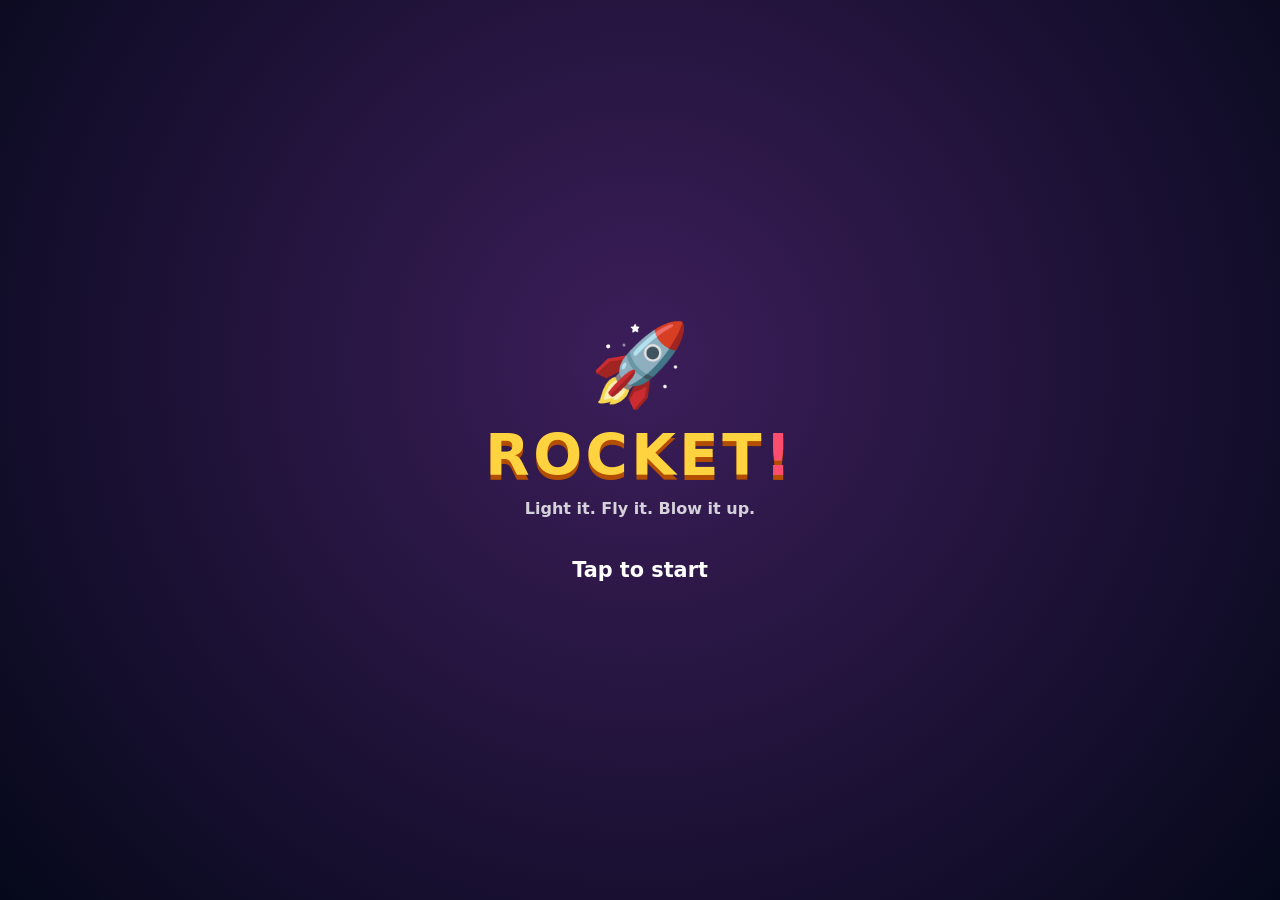
==== vuurpijl/www/index.html @ f9a90a4e "Add a splash screen, menu music, launch effects, a countdown and a cheat mode - Splash screen on sta" ====
<!doctype html>
<html lang="en">
<head>
  <meta charset="utf-8">
  <meta name="viewport" content="width=device-width, initial-scale=1, maximum-scale=1, user-scalable=no, viewport-fit=cover">
  <meta name="theme-color" content="#0b1230">
  <title>Rocket!</title>
  <link rel="stylesheet" href="style.css">
</head>
<body>
  <canvas id="game"></canvas>

  <!-- in-flight HUD -->
  <div id="hud" class="hidden">
    <div class="hud-row">
      <div class="pill" id="hud-height">0 m</div>
      <div class="pill" id="hud-coins">🪙 0</div>
    </div>
    <div class="fuelbar"><div id="hud-fuel"></div></div>
    <div class="hud-row small">
      <div id="hud-wx"></div>
      <div id="hud-power"></div>
    </div>
    <div id="hud-combo"></div>
    <div id="hud-zone"></div>
    <div id="hud-quote"></div>
    <button id="btn-boom" class="hidden">💥</button>
    <button id="btn-turbo" class="hidden">⚡ TURBO <span id="turbo-n"></span></button>
  </div>

  <!-- lighting the fuse -->
  <div id="ignite" class="hidden">
    <div class="ignite-hint" id="ignite-hint">Light the fuse!</div>
    <button id="btn-light" class="big" data-i18n="lightBtn">🔥 LIGHT FUSE</button>
  </div>

  <!-- workshop / upgrade shop -->
  <div id="shop" class="panel hidden">
    <header class="shop-top">
      <div class="title"><span data-i18n="title">ROCKET</span><span>!</span></div>
      <div class="top-right">
        <button id="btn-collection" class="ghost lang" aria-label="Collection">🏆</button>
        <button id="btn-tilt" class="ghost lang" aria-label="Tilt">📱</button>
        <div class="wallet"><span id="shop-coins">0</span> 🪙</div>
      </div>
    </header>
    <div class="record"><span data-i18n="record">Record</span>: <b id="shop-record">0 m</b> · <span data-i18n="flights">Flights</span>: <b id="shop-flights">0</b></div>
    <div class="progress"><div id="moon-progress"></div><span class="moon-ico" id="goal-ico">🌕</span></div>
    <div class="universe" id="shop-universe"></div>

    <h3 class="sec" data-i18n="missionsHead">Daily missions</h3>
    <section id="missions"></section>

    <!-- TEMPORARY cheat mode: tap the title 5 times. Remove before a store release. -->
    <section id="cheats" class="cheats hidden">
      <div class="p-title">🛠️ Cheat mode</div>
      <div class="cheat-grid">
        <button class="buy" data-cheat="coins">💰 +1,000,000</button>
        <button class="buy" data-cheat="max">⏫ Max everything</button>
        <button class="buy" data-cheat="god">😇 God mode</button>
        <button class="buy" data-cheat="fuel">⛽ Infinite fuel</button>
        <button class="buy" data-cheat="missions">📅 Finish missions</button>
        <button class="buy" data-cheat="end">🕳️ Unlock new universe</button>
        <button class="buy" data-cheat="hide">✕ Hide cheats</button>
      </div>
    </section>

    <section id="prestige" class="prestige hidden">
      <div class="p-title" data-i18n="prestigeHead">🌌 New universe</div>
      <div class="p-desc" data-i18n="prestigeDesc"></div>
      <button id="btn-prestige" class="buy"></button>
    </section>

    <section class="evo">
      <canvas id="evo-preview" width="120" height="160"></canvas>
      <div class="evo-info">
        <div class="evo-label" data-i18n="yourRocket">Your rocket</div>
        <div class="evo-name" id="evo-name"></div>
        <div class="evo-mult" id="evo-mult"></div>
        <button id="btn-evolve" class="buy"></button>
        <div class="evo-need" id="evo-need"></div>
      </div>
    </section>

    <h3 class="sec" data-i18n="siteHead">Launch site</h3>
    <section class="chips" id="sites"></section>
    <h3 class="sec" data-i18n="typeHead">What do you launch?</h3>
    <div class="sub" data-i18n="catFire">Fireworks</div>
    <section class="chips" id="types-fire"></section>
    <div class="sub" data-i18n="catFun">Crazy stuff</div>
    <section class="chips" id="types-fun"></section>
    <div class="sub" data-i18n="catMachine">Machines</div>
    <section class="chips" id="types-machine"></section>
    <h3 class="sec" data-i18n="upgHead">Upgrades</h3>
    <section class="upgrades" id="upgrades"></section>

    <footer class="shop-bottom">
      <button id="btn-sound" class="ghost" aria-label="Sound">🔊</button>
      <button id="btn-launch" class="big" data-i18n="launchBtn">🚀 LAUNCH</button>
      <button id="btn-reset" class="ghost" aria-label="Start over">↺</button>
    </footer>
  </div>

  <!-- flight result -->
  <div id="result" class="panel card hidden">
    <div class="result-title" id="res-title">BANG!</div>
    <div class="res-line"><span data-i18n="resHeight">Height</span><b id="res-height"></b></div>
    <div class="res-line"><span data-i18n="resCoins">Coins collected</span><b id="res-coins"></b></div>
    <div class="res-line"><span data-i18n="resBonus">Bang bonus</span><b id="res-bonus"></b></div>
    <div class="res-line" id="res-zone-line"><span data-i18n="resZone">New zone</span><b id="res-zone"></b></div>
    <div class="res-line" id="res-combo-line"><span data-i18n="resCombo">Best combo</span><b id="res-combo"></b></div>
    <div class="res-line" id="res-ach-line"><span data-i18n="resAch">Achievements</span><b id="res-ach"></b></div>
    <div class="res-total"><span data-i18n="resTotal">Total</span><b id="res-total"></b></div>
    <div class="res-badges" id="res-badges"></div>
    <div class="res-record hidden" id="res-record" data-i18n="newRecord">🏆 NEW RECORD!</div>
    <div class="res-buttons">
      <button id="btn-share" class="ghost wide" data-i18n="share">📤 SHARE</button>
      <button id="btn-continue" class="big" data-i18n="toShed">🛠️ TO THE SHED</button>
    </div>
  </div>

  <!-- collection: skins, achievements, star map -->
  <div id="collection" class="panel hidden">
    <header class="shop-top">
      <div class="title small" data-i18n="collection">Collection</div>
      <button id="btn-close-collection" class="ghost lang" aria-label="Close">✕</button>
    </header>
    <div class="record" id="col-stats"></div>
    <h3 class="sec" data-i18n="skinsHead">Skins</h3>
    <section class="chips" id="skins"></section>
    <h3 class="sec" data-i18n="mapHead">Star map</h3>
    <section class="starmap" id="starmap"></section>
    <h3 class="sec" data-i18n="achHead">Achievements</h3>
    <section class="badges" id="badges"></section>
  </div>

  <div id="countdown" class="hidden"></div>

  <!-- splash screen; a tap also starts the audio (browsers need a gesture) -->
  <div id="splash">
    <div class="splash-rocket">🚀</div>
    <div class="splash-title">ROCKET<span>!</span></div>
    <div class="splash-sub">Light it. Fly it. Blow it up.</div>
    <div class="splash-tap">Tap to start</div>
  </div>

  <div id="toast"></div>

  <script src="logic.js"></script>
  <script src="meta.js"></script>
  <script src="i18n.js"></script>
  <script src="game.js"></script>
</body>
</html>
---- vuurpijl/www/style.css ----
* { box-sizing: border-box; -webkit-tap-highlight-color: transparent; }
html, body {
  margin: 0; height: 100%; overflow: hidden;
  background: #0b1230; color: #fff;
  font-family: system-ui, -apple-system, "Segoe UI", Roboto, sans-serif;
  user-select: none; -webkit-user-select: none; touch-action: none;
}
canvas#game { position: fixed; inset: 0; width: 100%; height: 100%; display: block; }
.hidden { display: none !important; }

button {
  font: inherit; color: inherit; border: 0; cursor: pointer;
  border-radius: 14px; touch-action: manipulation;
}
button.big {
  font-size: 1.3rem; white-space: nowrap; font-weight: 900; letter-spacing: .04em;
  padding: 16px 28px; color: #2b1300;
  background: linear-gradient(#ffd23f, #ff8c1a);
  box-shadow: 0 6px 0 #b34d00, 0 10px 24px rgba(0,0,0,.45);
}
button.big:active { transform: translateY(4px); box-shadow: 0 2px 0 #b34d00, 0 4px 10px rgba(0,0,0,.4); }
button.ghost { background: rgba(255,255,255,.12); width: 52px; height: 52px; font-size: 1.4rem; }
button.ghost.lang { font-size: .95rem; font-weight: 900; width: 44px; height: 40px; }

/* HUD */
#hud { position: fixed; inset: 0; pointer-events: none; padding: max(12px, env(safe-area-inset-top)) 14px 0; }
.hud-row { display: flex; justify-content: space-between; gap: 8px; }
.pill {
  background: rgba(0,0,0,.45); border-radius: 999px; padding: 6px 14px;
  font-weight: 800; font-size: 1.2rem; font-variant-numeric: tabular-nums;
}
.fuelbar { margin-top: 10px; height: 10px; border-radius: 6px; background: rgba(0,0,0,.45); overflow: hidden; }
#hud-fuel { height: 100%; width: 100%; background: linear-gradient(90deg, #ff4d00, #ffd23f); }
#hud-zone {
  margin-top: 18px; text-align: center; font-weight: 900; font-size: 1.5rem;
  text-shadow: 0 2px 8px #000; opacity: 0; transition: opacity .4s;
}
#hud-zone.show { opacity: 1; }
#btn-turbo {
  pointer-events: auto; position: fixed; right: 16px; bottom: max(24px, env(safe-area-inset-bottom));
  font-size: 1.2rem; font-weight: 900; padding: 18px 20px; color: #102;
  background: linear-gradient(#a0f0ff, #3a86ff); box-shadow: 0 5px 0 #1d3f99, 0 0 24px #3a86ff;
  animation: pulse 0.8s infinite alternate;
}
@keyframes pulse { to { transform: scale(1.08); } }

/* ignite */
#ignite {
  position: fixed; left: 0; right: 0; bottom: max(40px, env(safe-area-inset-bottom));
  display: flex; flex-direction: column; align-items: center; gap: 14px; pointer-events: none;
}
#ignite button { pointer-events: auto; }
.ignite-hint { white-space: pre-line; font-weight: 900; font-size: 1.4rem; text-shadow: 0 2px 8px #000; text-align: center; padding: 0 16px; }

/* panels */
.panel {
  position: fixed; inset: 0; overflow-y: auto; touch-action: pan-y;
  background: linear-gradient(rgba(11,18,48,.92), rgba(30,16,50,.96));
  padding: max(14px, env(safe-area-inset-top)) 16px 120px;
}
.shop-top { display: flex; justify-content: space-between; align-items: center; }
.title { font-size: 2rem; font-weight: 900; letter-spacing: .06em; color: #ffd23f; text-shadow: 0 3px 0 #b34d00; }
.title span:last-child { color: #ff4d6d; }
.top-right { display: flex; align-items: center; gap: 8px; }
.wallet { font-size: 1.4rem; font-weight: 900; background: rgba(0,0,0,.35); border-radius: 999px; padding: 6px 14px; }
.record { margin: 8px 0; opacity: .85; }
.progress { position: relative; height: 14px; border-radius: 8px; background: rgba(255,255,255,.12); margin: 6px 26px 14px 0; }
#moon-progress { height: 100%; border-radius: 8px; background: linear-gradient(90deg, #ff4d6d, #ffd23f); width: 0; }
.moon-ico { position: absolute; right: -26px; top: -6px; font-size: 1.3rem; }

.evo {
  display: flex; gap: 12px; align-items: center;
  background: rgba(255,255,255,.07); border-radius: 18px; padding: 10px 12px; margin-bottom: 12px;
}
.evo canvas { width: 90px; height: 120px; flex: none; }
.evo-info { flex: 1; min-width: 0; }
.evo-label { font-size: .8rem; opacity: .7; text-transform: uppercase; letter-spacing: .1em; }
.evo-name { font-size: 1.4rem; font-weight: 900; }
.evo-mult { opacity: .8; margin-bottom: 6px; }
.evo-need { font-size: .85rem; opacity: .75; margin-top: 4px; }

.upgrades { display: grid; grid-template-columns: 1fr 1fr; gap: 10px; }
.upg {
  background: rgba(255,255,255,.08); border-radius: 16px; padding: 10px;
  display: flex; flex-direction: column; gap: 4px; min-width: 0;
}
.upg .top { display: flex; align-items: center; gap: 6px; font-weight: 800; }
.upg .ico { font-size: 1.5rem; }
.upg .desc { font-size: .78rem; opacity: .75; min-height: 2.1em; }
.upg .lvl { display: flex; gap: 2px; }
.upg .lvl i { flex: 1; height: 6px; border-radius: 3px; background: rgba(255,255,255,.15); }
.upg .lvl i.on { background: #ffd23f; }
button.buy {
  font-weight: 900; padding: 9px 8px; color: #072;
  background: linear-gradient(#b7ff8a, #4cc93f); box-shadow: 0 4px 0 #2a7a20;
}
button.buy:active { transform: translateY(3px); box-shadow: 0 1px 0 #2a7a20; }
button.buy:disabled { background: rgba(255,255,255,.15); color: rgba(255,255,255,.55); box-shadow: none; }
button.buy.max { background: rgba(255,210,63,.25); color: #ffd23f; }
.upg.can { outline: 2px solid rgba(183,255,138,.6); }

.shop-bottom {
  position: fixed; left: 0; right: 0; bottom: 0; display: flex; justify-content: center; align-items: center; gap: 14px;
  padding: 14px 16px max(16px, env(safe-area-inset-bottom));
  background: linear-gradient(transparent, rgba(11,18,48,.95) 35%);
}

/* result */
.card { display: flex; flex-direction: column; justify-content: center; gap: 10px; padding-bottom: 30px; background: rgba(5,8,25,.78); }
.result-title { text-align: center; font-size: 2.6rem; font-weight: 900; color: #ffd23f; text-shadow: 0 4px 0 #b34d00; margin-bottom: 8px; }
.res-line, .res-total { display: flex; justify-content: space-between; font-size: 1.15rem; max-width: 380px; width: 100%; margin: 0 auto; }
.res-total { font-size: 1.5rem; font-weight: 900; border-top: 2px solid rgba(255,255,255,.2); padding-top: 10px; color: #ffd23f; }
.res-record { text-align: center; font-weight: 900; font-size: 1.3rem; color: #ff4d6d; animation: pulse .5s infinite alternate; }
#result .big { align-self: center; margin-top: 14px; }

#toast {
  position: fixed; left: 50%; top: 30%; transform: translate(-50%, -50%) scale(.6); opacity: 0;
  font-size: 2rem; font-weight: 900; text-align: center; pointer-events: none; white-space: nowrap;
  text-shadow: 0 3px 0 #000, 0 0 18px rgba(255,200,0,.8); transition: opacity .2s, transform .2s;
}
#toast.show { opacity: 1; transform: translate(-50%, -50%) scale(1); }

/* sites and rocket types */
.sec { margin: 14px 0 6px; font-size: .8rem; letter-spacing: .12em; text-transform: uppercase; opacity: .7; }
.chips { display: flex; gap: 8px; overflow-x: auto; padding-bottom: 4px; scrollbar-width: none; touch-action: pan-x pan-y; }
.chips::-webkit-scrollbar { display: none; }
button.chip {
  flex: none; width: 108px; padding: 8px 6px; text-align: center;
  background: rgba(255,255,255,.08); border: 2px solid transparent;
  display: flex; flex-direction: column; align-items: center; gap: 2px;
}
button.chip .ci { font-size: 1.7rem; line-height: 1.2; }
button.chip .cn { font-weight: 800; font-size: .88rem; line-height: 1.15; }
button.chip .cs { font-size: .72rem; opacity: .75; line-height: 1.2; }
button.chip.sel { border-color: #ffd23f; background: rgba(255,210,63,.16); }
button.chip.locked { opacity: .45; }
button.chip.buyable { border-color: rgba(183,255,138,.7); }
button.ghost.on { background: rgba(255,210,63,.35); }

#hud-zone.hint { font-size: 1.1rem; }
#btn-turbo { left: 0; right: 0; margin: 0 auto; width: fit-content; }
.sub { margin: 8px 0 4px; font-size: .78rem; font-weight: 800; color: #ffd23f; }

/* HUD extras */
.hud-row.small { margin-top: 6px; font-weight: 800; font-size: 1rem; text-shadow: 0 2px 6px #000; }
#hud-combo {
  margin-top: 8px; text-align: center; font-weight: 900; font-size: 1.3rem; color: #ffd23f;
  text-shadow: 0 2px 0 #b34d00, 0 0 12px rgba(255,140,0,.7); min-height: 1.6em;
}

/* missions */
.mission { display: flex; align-items: center; gap: 10px; background: rgba(255,255,255,.07); border-radius: 14px; padding: 8px 10px; margin-bottom: 6px; }
.mission .mt { flex: 1; min-width: 0; font-size: .9rem; }
.mission .bar { height: 6px; border-radius: 3px; background: rgba(255,255,255,.15); margin-top: 5px; overflow: hidden; }
.mission .bar i { display: block; height: 100%; background: #b7ff8a; }
.mission button.buy { flex: none; padding: 7px 10px; font-size: .85rem; }
.mission.claimed { opacity: .55; }
.universe { font-size: .85rem; color: #c77dff; font-weight: 800; margin: -6px 0 6px; }

/* prestige */
.prestige { margin: 12px 0; padding: 12px; border-radius: 16px; background: linear-gradient(135deg, rgba(119,0,255,.35), rgba(0,180,255,.25)); border: 2px solid rgba(199,125,255,.6); }
.p-title { font-weight: 900; font-size: 1.15rem; }
.p-desc { font-size: .82rem; opacity: .85; margin: 4px 0 8px; }

/* result extras */
.res-badges { text-align: center; font-weight: 800; color: #80ffdb; min-height: 1.2em; max-width: 380px; margin: 0 auto; }
.res-buttons { display: flex; gap: 10px; justify-content: center; align-items: center; margin-top: 14px; }
.res-buttons .big { margin-top: 0 !important; }
button.ghost.wide { width: auto; padding: 0 14px; font-size: 1rem; font-weight: 900; }

/* collection */
.title.small { font-size: 1.5rem; }
.badges { display: grid; grid-template-columns: repeat(auto-fill, minmax(100px, 1fr)); gap: 8px; }
.badge { background: rgba(255,255,255,.07); border-radius: 14px; padding: 8px; text-align: center; }
.badge .bi { font-size: 1.8rem; }
.badge .bn { font-weight: 800; font-size: .8rem; }
.badge .bd { font-size: .7rem; opacity: .7; }
.badge.locked { opacity: .35; filter: grayscale(1); }
.starmap { display: flex; gap: 8px; overflow-x: auto; padding-bottom: 4px; }
.planet { flex: none; width: 72px; text-align: center; background: rgba(255,255,255,.07); border-radius: 14px; padding: 6px 4px; }
.planet .pi { font-size: 1.8rem; }
.planet .pc { font-size: .75rem; opacity: .8; }
.planet.locked .pi { filter: brightness(0); opacity: .5; }

/* countdown, moon quote, cheat-mode explode button */
#countdown {
  position: fixed; left: 0; right: 0; top: 28%; text-align: center; pointer-events: none;
  font-size: 7rem; font-weight: 900; color: #fff; text-shadow: 0 6px 0 #b34d00, 0 0 40px rgba(255,140,0,.8);
  animation: pop .9s ease-out infinite;
}
@keyframes pop { from { transform: scale(1.4); opacity: 1; } to { transform: scale(.8); opacity: .6; } }
#hud-quote {
  margin: 12px auto 0; max-width: 340px; text-align: center; font-style: italic; font-weight: 700;
  font-size: 1.05rem; text-shadow: 0 2px 8px #000; opacity: 0; transition: opacity .6s;
}
#hud-quote.show { opacity: 1; }
#btn-boom {
  pointer-events: auto; position: fixed; left: 16px; bottom: max(110px, env(safe-area-inset-bottom));
  width: 56px; height: 56px; border-radius: 50%; font-size: 1.6rem; background: rgba(255,77,109,.85);
}

/* splash */
#splash {
  position: fixed; inset: 0; z-index: 20; display: flex; flex-direction: column; align-items: center; justify-content: center; gap: 10px;
  background: radial-gradient(circle at 50% 40%, #3c1e5a, #05081a);
  transition: opacity .5s;
}
#splash.gone { opacity: 0; pointer-events: none; }
.splash-rocket { font-size: 5rem; animation: lift 1.6s ease-in-out infinite alternate; }
@keyframes lift { from { transform: translateY(14px) rotate(-8deg); } to { transform: translateY(-14px) rotate(8deg); } }
.splash-title { font-size: 3.6rem; font-weight: 900; letter-spacing: .06em; color: #ffd23f; text-shadow: 0 5px 0 #b34d00; }
.splash-title span { color: #ff4d6d; }
.splash-sub { opacity: .8; font-weight: 700; }
.splash-tap { margin-top: 30px; font-weight: 900; font-size: 1.3rem; animation: pulse .8s infinite alternate; }

/* cheats */
.cheats { margin: 12px 0; padding: 12px; border-radius: 16px; background: rgba(255,77,109,.15); border: 2px dashed #ff4d6d; }
.cheat-grid { display: grid; grid-template-columns: 1fr 1fr; gap: 8px; margin-top: 8px; }
.cheat-grid button.on { background: linear-gradient(#ffd23f, #ff8c1a); color: #2b1300; }
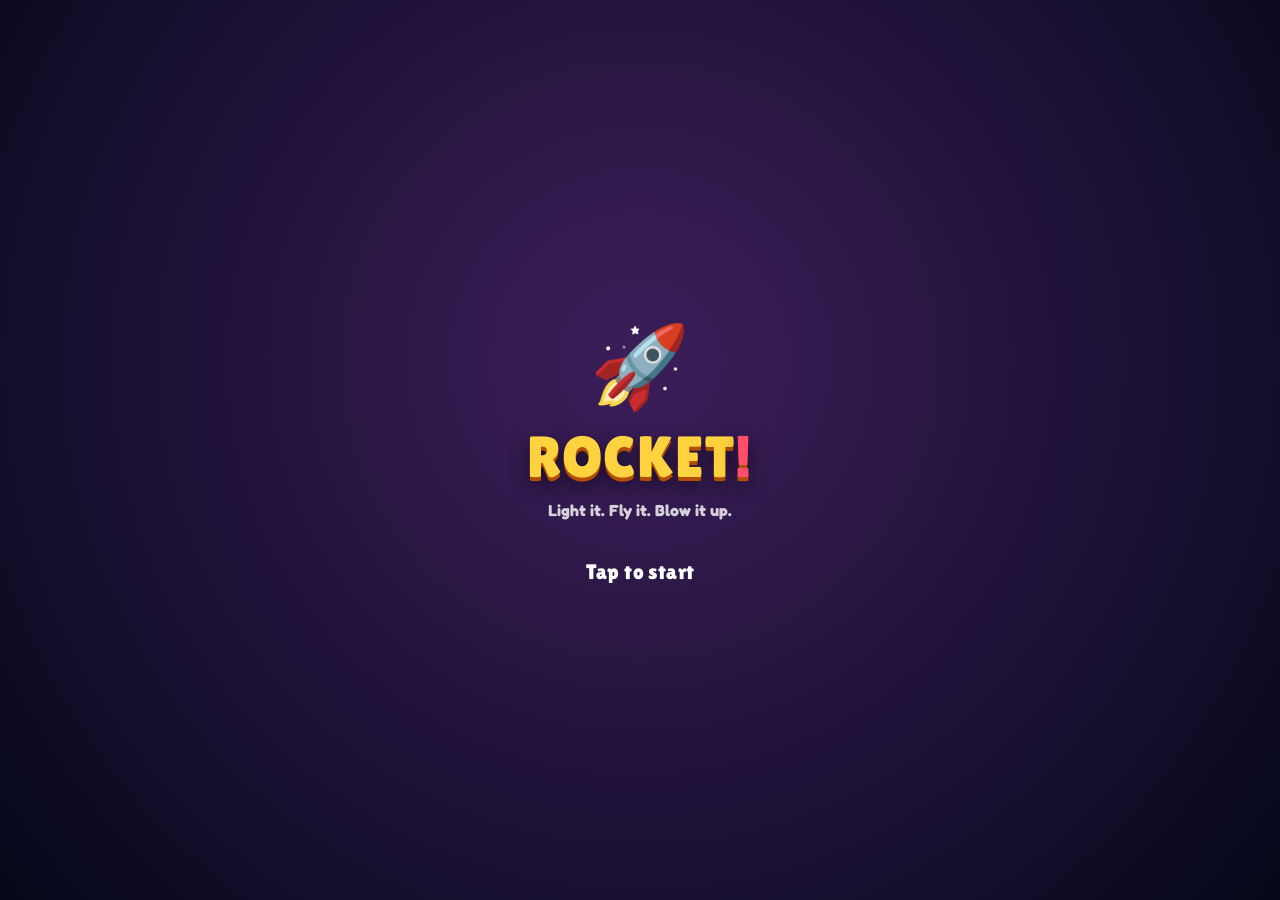
==== commit 980b49f2: "Prepare for Google Play: rewarded videos, a Play build, Android 16, new music - Two build flavors: h" ====
--- a/vuurpijl/www/index.html
+++ b/vuurpijl/www/index.html
@@ -23,7 +23,6 @@
     </div>
     <div id="hud-combo"></div>
     <div id="hud-zone"></div>
-    <div id="hud-quote"></div>
     <button id="btn-boom" class="hidden">💥</button>
     <button id="btn-turbo" class="hidden">⚡ TURBO <span id="turbo-n"></span></button>
   </div>
@@ -51,7 +50,13 @@
     <h3 class="sec" data-i18n="missionsHead">Daily missions</h3>
     <section id="missions"></section>
 
-    <!-- TEMPORARY cheat mode: tap the title 5 times. Remove before a store release. -->
+    <!-- rewarded video (Android app only): a free boost for the next flight -->
+    <section id="ad-boost" class="mission adcard hidden">
+      <div class="mt" id="ad-boost-text"></div>
+      <button id="btn-ad-boost" class="buy">📺 FREE</button>
+    </section>
+
+    <!-- Cheat mode: tap the title 5 times. Only in the hobby/test build, never in the Play Store build. -->
     <section id="cheats" class="cheats hidden">
       <div class="p-title">🛠️ Cheat mode</div>
       <div class="cheat-grid">
@@ -115,6 +120,7 @@
     <div class="res-record hidden" id="res-record" data-i18n="newRecord">🏆 NEW RECORD!</div>
     <div class="res-buttons">
       <button id="btn-share" class="ghost wide" data-i18n="share">📤 SHARE</button>
+      <button id="btn-ad-double" class="buy hidden" data-i18n="adDouble">📺 2× COINS</button>
       <button id="btn-continue" class="big" data-i18n="toShed">🛠️ TO THE SHED</button>
     </div>
   </div>
@@ -132,6 +138,7 @@
     <section class="starmap" id="starmap"></section>
     <h3 class="sec" data-i18n="achHead">Achievements</h3>
     <section class="badges" id="badges"></section>
+    <button id="btn-privacy" class="ghost wide privacy hidden" data-i18n="privacy">Privacy &amp; ad settings</button>
   </div>
 
   <div id="countdown" class="hidden"></div>
@@ -144,6 +151,17 @@
     <div class="splash-tap">Tap to start</div>
   </div>
 
+  <!-- our own yes/no dialog: Android's WebView does not show window.confirm -->
+  <div id="modal" class="hidden">
+    <div class="modal-box">
+      <div id="modal-text"></div>
+      <div class="modal-buttons">
+        <button id="modal-no" class="ghost wide" data-i18n="no">Cancel</button>
+        <button id="modal-yes" class="big" data-i18n="yes">YES</button>
+      </div>
+    </div>
+  </div>
+
   <div id="toast"></div>
 
   <script src="logic.js"></script>
--- a/vuurpijl/www/style.css
+++ b/vuurpijl/www/style.css
@@ -1,8 +1,13 @@
+/* Lilita One and Fredoka, both SIL Open Font License (see fonts/) */
+@font-face { font-family: 'Lilita One'; src: url(fonts/lilita-one.woff2) format('woff2'); font-display: swap; }
+@font-face { font-family: 'Fredoka'; src: url(fonts/fredoka-500.woff2) format('woff2'); font-weight: 400 600; font-display: swap; }
+@font-face { font-family: 'Fredoka'; src: url(fonts/fredoka-700.woff2) format('woff2'); font-weight: 700 900; font-display: swap; }
+
 * { box-sizing: border-box; -webkit-tap-highlight-color: transparent; }
 html, body {
   margin: 0; height: 100%; overflow: hidden;
   background: #0b1230; color: #fff;
-  font-family: system-ui, -apple-system, "Segoe UI", Roboto, sans-serif;
+  font-family: Fredoka, system-ui, sans-serif;
   user-select: none; -webkit-user-select: none; touch-action: none;
 }
 canvas#game { position: fixed; inset: 0; width: 100%; height: 100%; display: block; }
@@ -23,7 +28,7 @@
 button.ghost.lang { font-size: .95rem; font-weight: 900; width: 44px; height: 40px; }
 
 /* HUD */
-#hud { position: fixed; inset: 0; pointer-events: none; padding: max(12px, env(safe-area-inset-top)) 14px 0; }
+#hud { position: fixed; inset: 0; pointer-events: none; padding: max(12px, env(safe-area-inset-top), calc(var(--inset-top, 0px) + 4px)) 14px 0; }
 .hud-row { display: flex; justify-content: space-between; gap: 8px; }
 .pill {
   background: rgba(0,0,0,.45); border-radius: 999px; padding: 6px 14px;
@@ -56,7 +61,7 @@
 .panel {
   position: fixed; inset: 0; overflow-y: auto; touch-action: pan-y;
   background: linear-gradient(rgba(11,18,48,.92), rgba(30,16,50,.96));
-  padding: max(14px, env(safe-area-inset-top)) 16px 120px;
+  padding: max(14px, env(safe-area-inset-top), calc(var(--inset-top, 0px) + 6px)) 16px 120px;
 }
 .shop-top { display: flex; justify-content: space-between; align-items: center; }
 .title { font-size: 2rem; font-weight: 900; letter-spacing: .06em; color: #ffd23f; text-shadow: 0 3px 0 #b34d00; }
@@ -115,7 +120,8 @@
 
 #toast {
   position: fixed; left: 50%; top: 30%; transform: translate(-50%, -50%) scale(.6); opacity: 0;
-  font-size: 2rem; font-weight: 900; text-align: center; pointer-events: none; white-space: nowrap;
+  font-size: 2rem; font-weight: 900; text-align: center; pointer-events: none;
+  width: max-content; max-width: calc(100vw - 32px); line-height: 1.15;
   text-shadow: 0 3px 0 #000, 0 0 18px rgba(255,200,0,.8); transition: opacity .2s, transform .2s;
 }
 #toast.show { opacity: 1; transform: translate(-50%, -50%) scale(1); }
@@ -182,18 +188,13 @@
 .planet .pc { font-size: .75rem; opacity: .8; }
 .planet.locked .pi { filter: brightness(0); opacity: .5; }
 
-/* countdown, moon quote, cheat-mode explode button */
+/* countdown, cheat-mode explode button */
 #countdown {
   position: fixed; left: 0; right: 0; top: 28%; text-align: center; pointer-events: none;
   font-size: 7rem; font-weight: 900; color: #fff; text-shadow: 0 6px 0 #b34d00, 0 0 40px rgba(255,140,0,.8);
   animation: pop .9s ease-out infinite;
 }
 @keyframes pop { from { transform: scale(1.4); opacity: 1; } to { transform: scale(.8); opacity: .6; } }
-#hud-quote {
-  margin: 12px auto 0; max-width: 340px; text-align: center; font-style: italic; font-weight: 700;
-  font-size: 1.05rem; text-shadow: 0 2px 8px #000; opacity: 0; transition: opacity .6s;
-}
-#hud-quote.show { opacity: 1; }
 #btn-boom {
   pointer-events: auto; position: fixed; left: 16px; bottom: max(110px, env(safe-area-inset-bottom));
   width: 56px; height: 56px; border-radius: 50%; font-size: 1.6rem; background: rgba(255,77,109,.85);
@@ -217,3 +218,51 @@
 .cheats { margin: 12px 0; padding: 12px; border-radius: 16px; background: rgba(255,77,109,.15); border: 2px dashed #ff4d6d; }
 .cheat-grid { display: grid; grid-template-columns: 1fr 1fr; gap: 8px; margin-top: 8px; }
 .cheat-grid button.on { background: linear-gradient(#ffd23f, #ff8c1a); color: #2b1300; }
+
+/* yes/no dialog */
+#modal { position: fixed; inset: 0; z-index: 30; display: flex; align-items: center; justify-content: center; padding: 20px; background: rgba(0,0,0,.6); }
+.modal-box { max-width: 360px; width: 100%; background: linear-gradient(#1c1640, #120d2a); border: 2px solid rgba(199,125,255,.6); border-radius: 20px; padding: 20px; text-align: center; box-shadow: 0 20px 60px rgba(0,0,0,.6); }
+#modal-text { font-weight: 700; line-height: 1.4; margin-bottom: 18px; }
+.modal-buttons { display: flex; gap: 10px; justify-content: center; }
+.modal-buttons .big { font-size: 1.1rem; padding: 12px 22px; }
+
+/* little bounces: coin counter, wallet, totals, upgraded cards */
+.bump { animation: bump .3s ease-out; }
+@keyframes bump { 40% { transform: scale(1.25); } 100% { transform: scale(1); } }
+.wallet span, #res-total, #hud-coins { display: inline-block; }
+.upg { position: relative; }
+.upg.bought { animation: bought .5s ease-out; }
+@keyframes bought { 30% { transform: scale(1.06); box-shadow: 0 0 24px rgba(183,255,138,.8); } 100% { transform: scale(1); } }
+.upg .plus {
+  position: absolute; right: 12px; top: 6px; font-weight: 900; color: #b7ff8a; pointer-events: none;
+  animation: plus .8s ease-out forwards;
+}
+@keyframes plus { to { transform: translateY(-26px); opacity: 0; } }
+
+/* ---------- game look: display font, glossy buttons, framed cards ---------- */
+.title, .splash-title, button.big, .pill, .wallet, .result-title, #countdown, #toast, #hud-zone, #hud-combo,
+.res-total, .evo-name, .p-title, .chip .cn, .upg .top, .sec, .sub, #btn-turbo, .ignite-hint, .splash-tap, .universe {
+  font-family: 'Lilita One', Fredoka, sans-serif; font-weight: 400; letter-spacing: .02em;
+}
+button.big {
+  background: linear-gradient(rgba(255,255,255,.45), rgba(255,255,255,0) 52%), linear-gradient(#ffd23f, #ff8c1a);
+  border: 2px solid rgba(120,40,0,.35); text-shadow: 0 1px 0 rgba(255,255,255,.5);
+}
+button.buy {
+  background: linear-gradient(rgba(255,255,255,.4), rgba(255,255,255,0) 55%), linear-gradient(#b7ff8a, #4cc9f0 160%);
+  border: 2px solid rgba(0,80,40,.25); font-family: 'Lilita One', Fredoka, sans-serif; font-weight: 400; letter-spacing: .02em;
+}
+button.buy:disabled { background: rgba(255,255,255,.12); border-color: transparent; }
+.upg, .chip, .mission, .evo, .badge, .planet {
+  border: 1px solid rgba(255,255,255,.09);
+  box-shadow: inset 0 1px 0 rgba(255,255,255,.08), 0 6px 16px rgba(0,0,0,.25);
+}
+.evo { background: radial-gradient(circle at 20% 30%, rgba(255,210,63,.18), rgba(255,255,255,.05) 60%); }
+.panel { background: radial-gradient(circle at 50% -10%, rgba(119,60,200,.45), transparent 55%), linear-gradient(rgba(11,18,48,.94), rgba(30,16,50,.97)); }
+.pill { border: 1px solid rgba(255,255,255,.12); box-shadow: 0 4px 12px rgba(0,0,0,.35); }
+.title, .splash-title { text-shadow: 0 4px 0 #b34d00, 0 8px 18px rgba(0,0,0,.5); }
+
+/* rewarded videos */
+.adcard { background: linear-gradient(135deg, rgba(76,201,240,.18), rgba(199,125,255,.18)); }
+#btn-ad-double { padding: 12px 14px; font-size: 1rem; }
+button.privacy { display: block; margin: 18px auto 0; font-size: .85rem; height: 40px; opacity: .8; }
